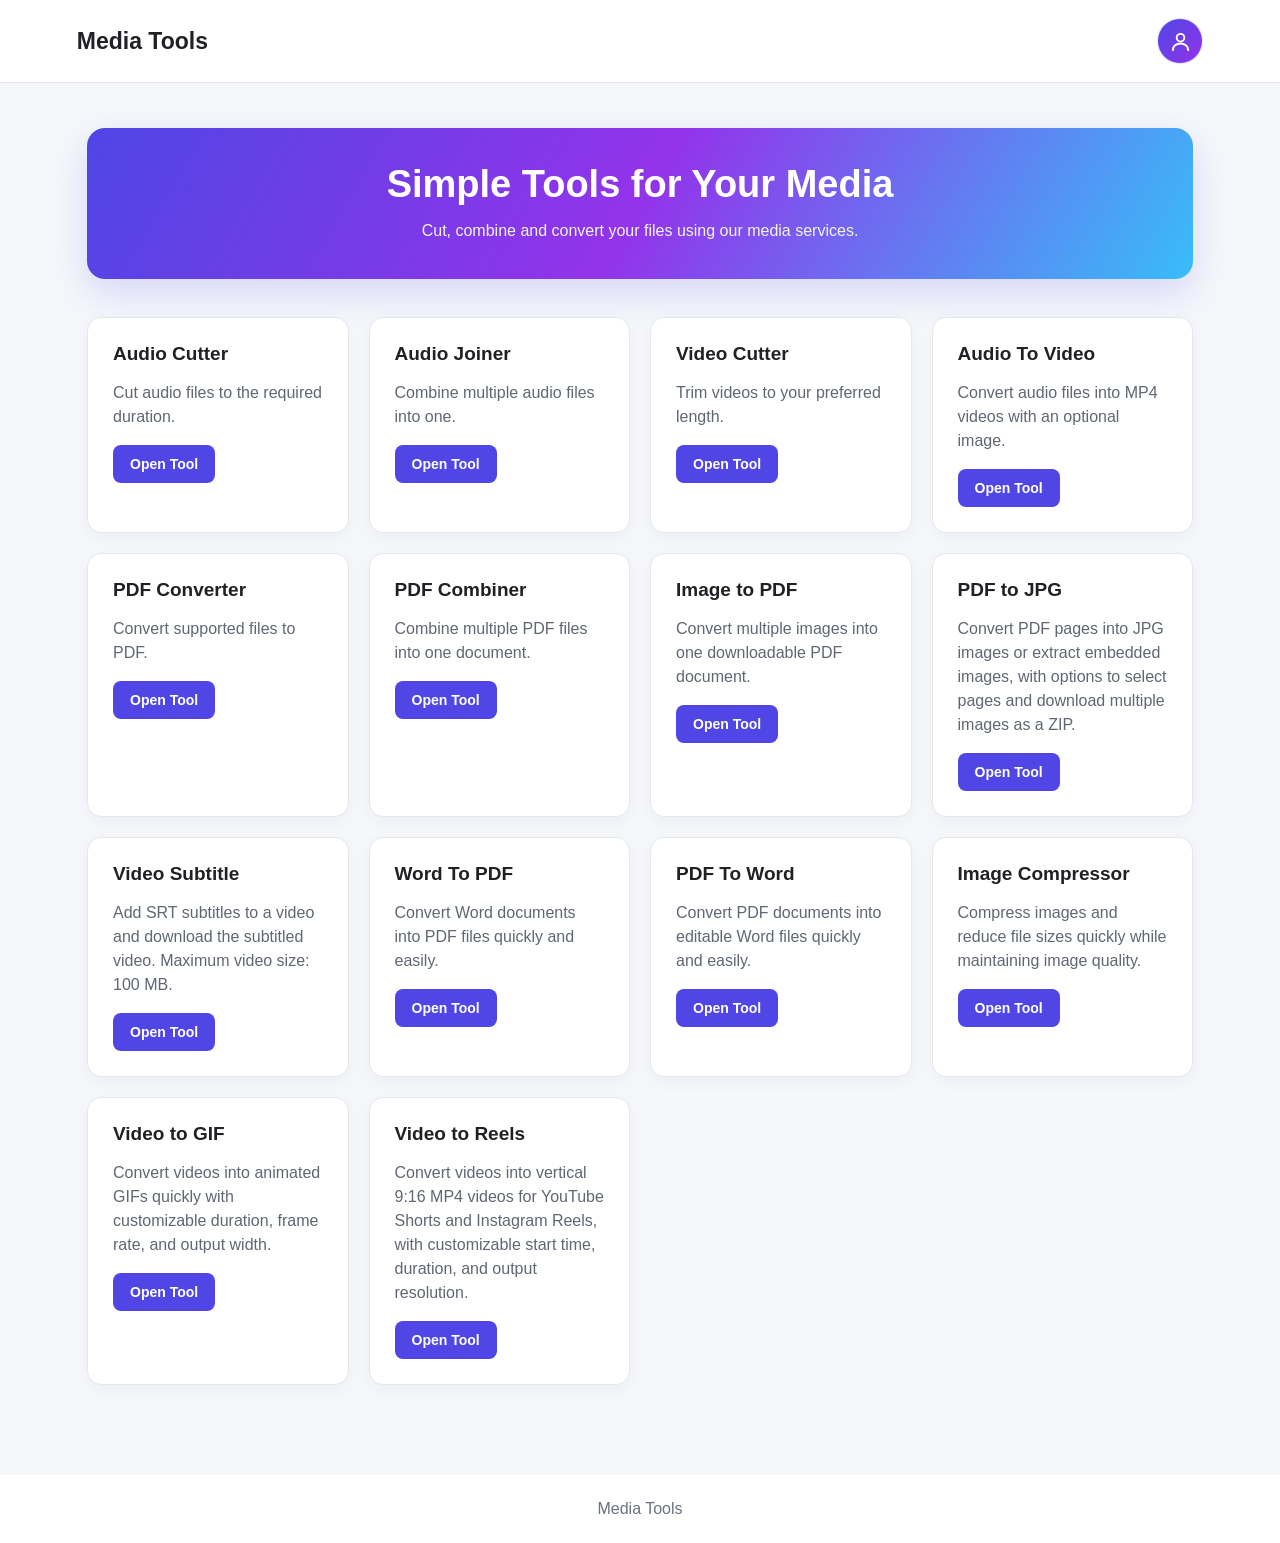
==== gateway/static/index.html @ 353b7f74 "Add files via upload" ====
<!doctype html>
<html lang="en">
  <head>
    <meta charset="UTF-8" />
    <meta name="viewport" content="width=device-width, initial-scale=1.0" />
    <link rel="stylesheet" href="/static/style.css" />

    <title>Media Tools</title>

    <style>
      * {
        box-sizing: border-box;
      }

      body {
        margin: 0;
        font-family: Arial, sans-serif;
        color: #202124;
        background: #f5f7fb;
      }

      header {
        display: flex;
        justify-content: space-between;
        align-items: center;
        padding: 18px 6%;
        background: #fff;
        border-bottom: 1px solid #e5e7eb;
        position: relative;
        z-index: 10;
      }

      .brand {
        font-size: 23px;
        font-weight: 700;
      }

      .account-menu {
        position: relative;
      }

      .account-toggle {
        width: 46px;
        height: 46px;
        display: flex;
        align-items: center;
        justify-content: center;
        border: 1px solid #e0e7ff;
        border-radius: 50%;
        background: linear-gradient(135deg, #4f46e5, #9333ea);
        color: #fff;
        cursor: pointer;
        transition:
          transform 0.2s ease,
          box-shadow 0.2s ease;
      }

      .account-toggle:hover {
        transform: translateY(-2px);
        box-shadow: 0 6px 18px rgba(79, 70, 229, 0.3);
      }

      .account-toggle svg {
        width: 23px;
        height: 23px;
      }

      .account-dropdown {
        position: absolute;
        top: calc(100% + 12px);
        right: 0;
        width: 270px;
        padding: 16px;
        background: #fff;
        border: 1px solid #e5e7eb;
        border-radius: 16px;
        box-shadow: 0 18px 45px rgba(15, 23, 42, 0.16);
        display: none;
        animation: dropdownIn 0.18s ease-out;
      }

      .account-dropdown.open {
        display: block;
      }

      .account-heading {
        font-size: 12px;
        color: #6b7280;
        text-transform: uppercase;
        letter-spacing: 1px;
        margin-bottom: 12px;
      }

      .account-identity {
        padding: 12px;
        margin-bottom: 12px;
        background: #f5f3ff;
        border-radius: 10px;
        overflow-wrap: anywhere;
        color: #4338ca;
        font-size: 13px;
        font-weight: 600;
      }

      .account-link,
      .account-logout {
        width: 100%;
        min-height: 42px;
        display: flex;
        align-items: center;
        justify-content: center;
        padding: 11px 14px;
        border-radius: 9px;
        font-size: 14px;
        font-weight: 600;
        text-decoration: none;
        cursor: pointer;
        transition:
          transform 0.2s ease,
          filter 0.2s ease;
      }

      .account-link {
        margin-top: 9px;
        background: #4f46e5;
        color: #fff;
      }

      .account-link.register {
        background: #0891b2;
      }

      .account-logout {
        margin-top: 8px;
        border: none;
        background: #fff1f2;
        color: #be123c;
      }

      .account-link:hover,
      .account-logout:hover {
        filter: brightness(0.97);
        transform: translateY(-1px);
      }

      main {
        max-width: 1150px;
        margin: auto;
        padding: 45px 22px;
      }

      .hero {
        text-align: center;
        margin-bottom: 38px;
        padding: 35px 20px;
        border-radius: 18px;
        background: linear-gradient(120deg, #4f46e5, #9333ea, #38bdf8);
        color: #fff;
        box-shadow: 0 14px 35px rgba(79, 70, 229, 0.18);
      }

      .hero h1 {
        font-size: 38px;
        margin: 0 0 12px;
      }

      .hero p {
        margin: 0;
        color: #f1f5f9;
        line-height: 1.6;
      }

      .tools {
        display: grid;
        grid-template-columns: repeat(auto-fit, minmax(220px, 1fr));
        gap: 20px;
      }

      .tool {
        padding: 25px;
        background: #fff;
        border: 1px solid #e5e7eb;
        border-radius: 14px;
        box-shadow: 0 5px 18px rgba(15, 23, 42, 0.04);
        transition:
          transform 0.22s ease,
          box-shadow 0.22s ease;
      }

      .tool:hover {
        transform: translateY(-5px);
        box-shadow: 0 14px 28px rgba(15, 23, 42, 0.1);
      }

      .tool h2 {
        font-size: 19px;
        margin: 0 0 12px;
      }

      .tool p {
        color: #606773;
        line-height: 1.5;
        min-height: 45px;
      }

      .button {
        display: inline-flex;
        align-items: center;
        justify-content: center;
        padding: 11px 17px;
        border-radius: 8px;
        border: none;
        background: #4f46e5;
        color: #fff;
        cursor: pointer;
        font-size: 14px;
        font-weight: 600;
        text-decoration: none;
        transition:
          transform 0.2s ease,
          filter 0.2s ease;
      }

      .button:hover {
        transform: translateY(-2px);
        filter: brightness(1.1);
      }

      footer {
        text-align: center;
        padding: 25px;
        color: #6b7280;
        background: #fff;
        margin-top: 45px;
      }

      @keyframes dropdownIn {
        from {
          opacity: 0;
          transform: translateY(-6px);
        }
        to {
          opacity: 1;
          transform: translateY(0);
        }
      }

      @media (max-width: 600px) {
        header {
          padding: 14px 18px;
        }

        .brand {
          font-size: 19px;
        }

        main {
          padding: 28px 16px;
        }

        .hero h1 {
          font-size: 29px;
        }

        .account-dropdown {
          width: min(270px, calc(100vw - 32px));
        }
      }

      @media (prefers-reduced-motion: reduce) {
        *,
        *::before,
        *::after {
          animation: none !important;
          transition: none !important;
        }
      }
      .account-button {
        display: block;
        width: 100%;
        padding: 12px;
        margin-top: 8px;
        border-radius: 9px;
        background: #5145e5;
        color: #fff;
        text-align: center;
        text-decoration: none;
        font-weight: 700;
        font-size: 14px;
      }

      .account-button:hover {
        background: #4338ca;
      }
    </style>
  </head>

  <body>
    <header>
      <div class="brand">Media Tools</div>

      <div class="account-menu">
        <button
          class="account-toggle"
          id="account-toggle"
          type="button"
          aria-label="Open account menu"
          aria-expanded="false"
          aria-controls="account-dropdown"
        >
          <svg viewBox="0 0 24 24" fill="none" aria-hidden="true">
            <circle
              cx="12"
              cy="8"
              r="4"
              stroke="currentColor"
              stroke-width="2"
            />
            <path
              d="M4 21c0-4.2 3.6-7 8-7s8 2.8 8 7"
              stroke="currentColor"
              stroke-width="2"
              stroke-linecap="round"
            />
          </svg>
        </button>

        <div class="account-dropdown" id="account-dropdown">
          <div class="account-heading">Your account</div>
          <div id="account-content"></div>
          <a href="/services/" class="account-button">Services</a>
        </div>
      </div>
    </header>

    <main>
      <section class="hero">
        <h1>Simple Tools for Your Media</h1>
        <p>Cut, combine and convert your files using our media services.</p>
      </section>

      <section class="tools">
        <article class="tool">
          <h2>Audio Cutter</h2>
          <p>Cut audio files to the required duration.</p>
          <a class="button" href="/audio-cutter/">Open Tool</a>
        </article>

        <article class="tool">
          <h2>Audio Joiner</h2>
          <p>Combine multiple audio files into one.</p>
          <a class="button" href="/audio-joiner/">Open Tool</a>
        </article>

        <article class="tool">
          <h2>Video Cutter</h2>
          <p>Trim videos to your preferred length.</p>
          <a class="button" href="/video-cutter/">Open Tool</a>
        </article>

        <article class="tool">
          <h2>Audio To Video</h2>
          <p>Convert audio files into MP4 videos with an optional image.</p>
          <a class="button" href="/audio-to-video/">Open Tool</a>
        </article>

        <article class="tool">
          <h2>PDF Converter</h2>
          <p>Convert supported files to PDF.</p>
          <a class="button" href="/pdf-converter/">Open Tool</a>
        </article>

        <article class="tool">
          <h2>PDF Combiner</h2>
          <p>Combine multiple PDF files into one document.</p>
          <a class="button" href="/pdf-combiner/">Open Tool</a>
        </article>

        <article class="tool">
          <h2>Image to PDF</h2>
          <p>Convert multiple images into one downloadable PDF document.</p>
          <a class="button" href="/image-to-pdf/">Open Tool</a>
        </article>
        <article class="tool">
          <h2>PDF to JPG</h2>
          <p>
            Convert PDF pages into JPG images or extract embedded images, with
            options to select pages and download multiple images as a ZIP.
          </p>
          <a class="button" href="/pdf-to-jpg/">Open Tool</a>
        </article>

        <article class="tool">
          <h2>Video Subtitle</h2>
          <p>
            Add SRT subtitles to a video and download the subtitled video.
            Maximum video size: 100 MB.
          </p>
          <a class="button" href="/video-subtitle/">Open Tool</a>
        </article>
        <article class="tool">
          <h2>Word To PDF</h2>
          <p>Convert Word documents into PDF files quickly and easily.</p>
          <a class="button" href="/word-to-pdf/">Open Tool</a>
        </article>
        <article class="tool">
          <h2>PDF To Word</h2>
          <p>
            Convert PDF documents into editable Word files quickly and easily.
          </p>
          <a class="button" href="/pdf-to-word/">Open Tool</a>
        </article>
        <article class="tool">
          <h2>Image Compressor</h2>
          <p>
            Compress images and reduce file sizes quickly while maintaining
            image quality.
          </p>

          <a class="button" href="/image-compressor/">Open Tool</a>
        </article>
        <article class="tool">
          <h2>Video to GIF</h2>
          <p>
            Convert videos into animated GIFs quickly with customizable
            duration, frame rate, and output width.
          </p>
          <a class="button" href="/video-to-gif/">Open Tool</a>
        </article>

        <article class="tool">
          <h2>Video to Reels</h2>
          <p>
            Convert videos into vertical 9:16 MP4 videos for YouTube Shorts and
            Instagram Reels, with customizable start time, duration, and output
            resolution.
          </p>
          <a class="button" href="/video-to-reels/">Open Tool</a>
        </article>
      </section>
    </main>

    <footer>Media Tools</footer>

    <script>
      const accountToggle = document.getElementById("account-toggle");
      const accountDropdown = document.getElementById("account-dropdown");
      const accountContent = document.getElementById("account-content");

      function renderAccountMenu() {
        const username = localStorage.getItem("mediaToolsUsername");
        accountContent.replaceChildren();

        if (username) {
          const identity = document.createElement("div");
          identity.className = "account-identity";
          identity.textContent = "Logged in as: " + username;

          const logoutButton = document.createElement("button");
          logoutButton.type = "button";
          logoutButton.className = "account-logout";
          logoutButton.textContent = "Logout";

          logoutButton.addEventListener("click", () => {
            localStorage.removeItem("mediaToolsUsername");
            renderAccountMenu();
            accountDropdown.classList.remove("open");
            accountToggle.setAttribute("aria-expanded", "false");
          });

          accountContent.append(identity, logoutButton);
        } else {
          const loginLink = document.createElement("a");
          loginLink.className = "account-link";
          loginLink.href = "/user/?mode=login";
          loginLink.textContent = "Login";

          const registerLink = document.createElement("a");
          registerLink.className = "account-link register";
          registerLink.href = "/user/?mode=register";
          registerLink.textContent = "Create Account";

          accountContent.append(loginLink, registerLink);
        }
      }

      renderAccountMenu();

      accountToggle.addEventListener("click", (event) => {
        event.stopPropagation();
        const isOpen = accountDropdown.classList.toggle("open");
        accountToggle.setAttribute("aria-expanded", String(isOpen));
      });

      document.addEventListener("click", (event) => {
        if (!event.target.closest(".account-menu")) {
          accountDropdown.classList.remove("open");
          accountToggle.setAttribute("aria-expanded", "false");
        }
      });

      document.addEventListener("keydown", (event) => {
        if (event.key === "Escape") {
          accountDropdown.classList.remove("open");
          accountToggle.setAttribute("aria-expanded", "false");
          accountToggle.focus();
        }
      });
    </script>
  </body>
</html>
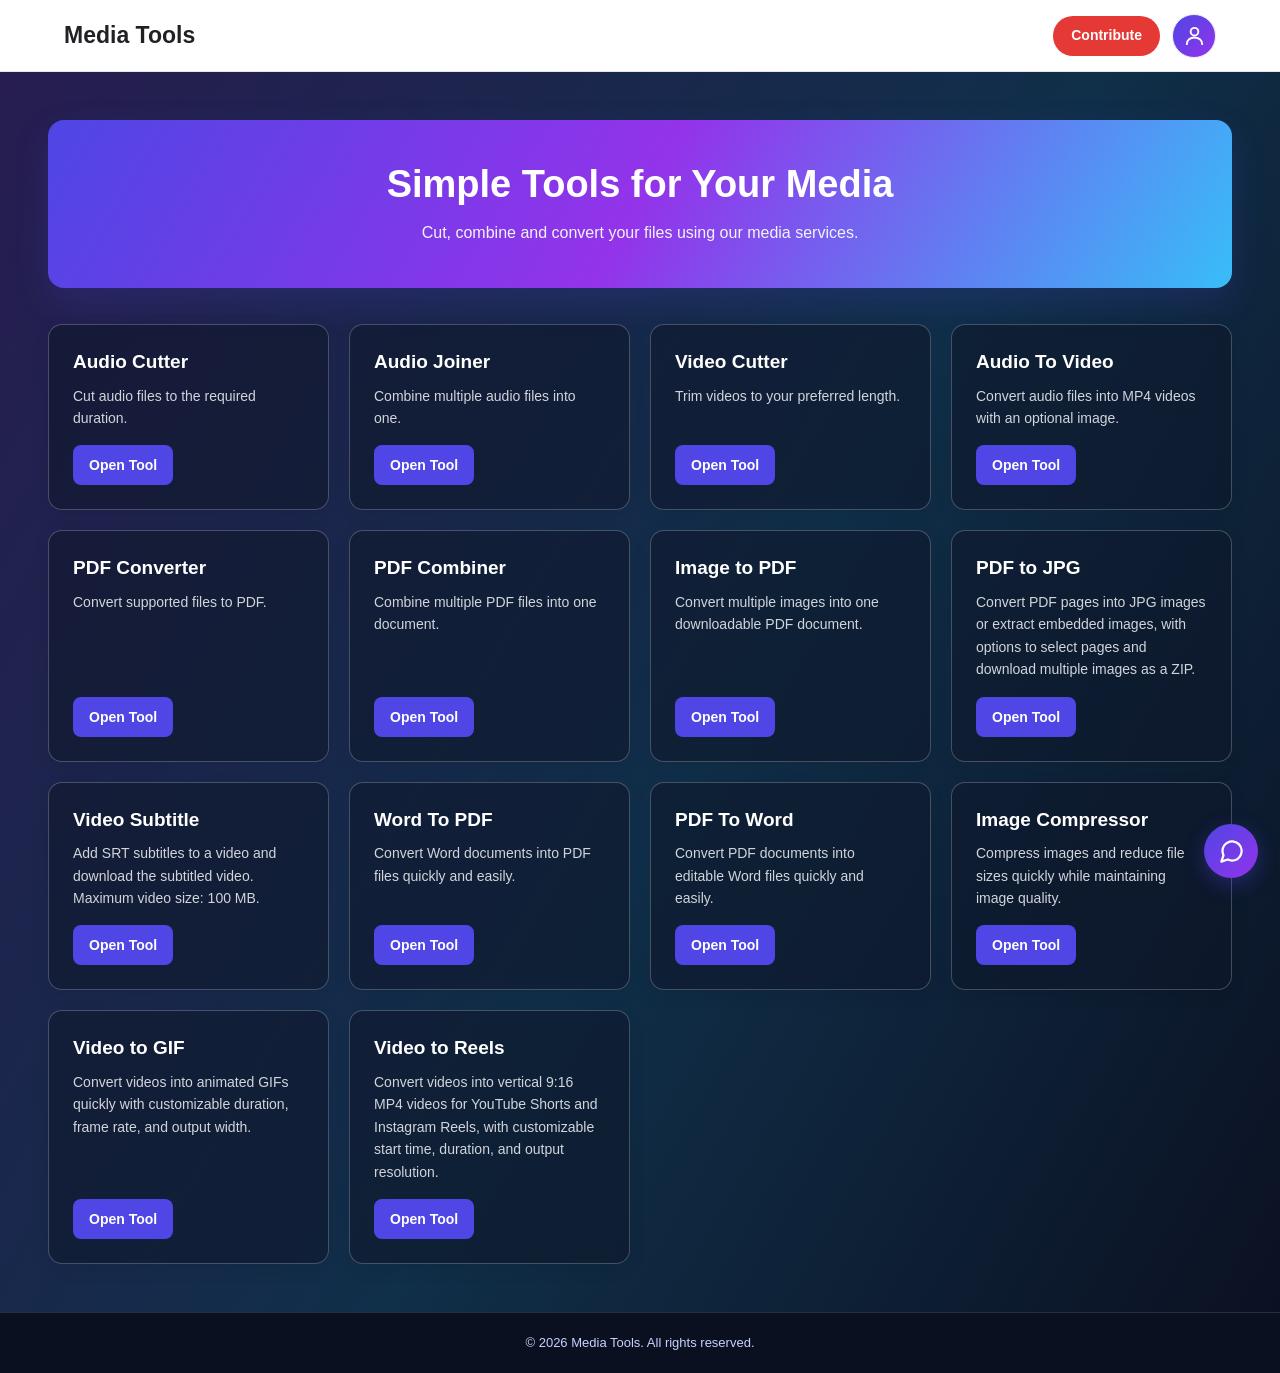
==== commit 09b4f581: "Add files via upload" ====
--- a/gateway/static/index.html
+++ b/gateway/static/index.html
@@ -3,45 +3,83 @@
   <head>
     <meta charset="UTF-8" />
     <meta name="viewport" content="width=device-width, initial-scale=1.0" />
+    <meta name="theme-color" content="#111827" />
+    <title>Media Tools</title>
     <link rel="stylesheet" href="/static/style.css" />
-
-    <title>Media Tools</title>
 
     <style>
       * {
         box-sizing: border-box;
       }
 
+      html {
+        min-height: 100%;
+        width: 100%;
+        margin: 0;
+        scroll-behavior: smooth;
+        -webkit-text-size-adjust: 100%;
+      }
+
       body {
+        width: 100%;
+        min-height: 100vh;
+        min-height: 100dvh;
         margin: 0;
+        display: flex;
+        flex-direction: column;
         font-family: Arial, sans-serif;
-        color: #202124;
-        background: #f5f7fb;
+        font-size: 16px;
+        line-height: 1.5;
+        color: #f8fafc;
+        background: linear-gradient(
+          120deg,
+          #281c51 0%,
+          #102f49 55%,
+          #0b1020 100%
+        );
+        overflow-x: hidden;
+      }
+
+      button,
+      input,
+      textarea {
+        font: inherit;
+      }
+
+      a {
+        -webkit-tap-highlight-color: transparent;
       }
 
       header {
-        display: flex;
-        justify-content: space-between;
-        align-items: center;
-        padding: 18px 6%;
-        background: #fff;
-        border-bottom: 1px solid #e5e7eb;
         position: relative;
         z-index: 10;
+        display: flex;
+        align-items: center;
+        justify-content: space-between;
+        gap: 16px;
+        width: 100%;
+        min-height: 72px;
+        padding: 12px clamp(16px, 5vw, 72px);
+        background: #fff;
+        color: #202124;
+        border-bottom: 1px solid #e5e7eb;
       }
 
       .brand {
-        font-size: 23px;
+        min-width: 0;
+        font-size: clamp(19px, 2vw, 23px);
         font-weight: 700;
+        overflow-wrap: anywhere;
       }
 
       .account-menu {
         position: relative;
+        flex-shrink: 0;
       }
 
       .account-toggle {
-        width: 46px;
-        height: 46px;
+        width: 44px;
+        height: 44px;
         display: flex;
         align-items: center;
         justify-content: center;
@@ -69,13 +107,15 @@
         position: absolute;
         top: calc(100% + 12px);
         right: 0;
-        width: 270px;
+        z-index: 20;
+        width: min(270px, calc(100vw - 24px));
         padding: 16px;
+        display: none;
+        color: #202124;
         background: #fff;
         border: 1px solid #e5e7eb;
         border-radius: 16px;
         box-shadow: 0 18px 45px rgba(15, 23, 42, 0.16);
-        display: none;
         animation: dropdownIn 0.18s ease-out;
       }
 
@@ -84,20 +124,20 @@
       }
 
       .account-heading {
+        margin-bottom: 12px;
         font-size: 12px;
         color: #6b7280;
         text-transform: uppercase;
         letter-spacing: 1px;
+      }
+
+      .account-identity {
         margin-bottom: 12px;
-      }
-
-      .account-identity {
         padding: 12px;
-        margin-bottom: 12px;
+        overflow-wrap: anywhere;
+        color: #4338ca;
         background: #f5f3ff;
         border-radius: 10px;
-        overflow-wrap: anywhere;
-        color: #4338ca;
         font-size: 13px;
         font-weight: 600;
       }
@@ -122,8 +162,8 @@
 
       .account-link {
         margin-top: 9px;
+        color: #fff;
         background: #4f46e5;
-        color: #fff;
       }
 
       .account-link.register {
@@ -133,8 +173,8 @@
       .account-logout {
         margin-top: 8px;
         border: none;
+        color: #be123c;
         background: #fff1f2;
-        color: #be123c;
       }
 
       .account-link:hover,
@@ -143,79 +183,158 @@
         transform: translateY(-1px);
       }
 
+      .account-button {
+        display: block;
+        width: 100%;
+        margin-top: 8px;
+        padding: 12px;
+        border-radius: 9px;
+        color: #fff;
+        background: #5145e5;
+        text-align: center;
+        text-decoration: none;
+        font-size: 14px;
+        font-weight: 700;
+      }
+
+      .account-button:hover {
+        background: #4338ca;
+      }
+
+      .header-actions {
+        display: flex;
+        align-items: center;
+        gap: 12px;
+      }
+
+      .payment-blink {
+        display: inline-flex;
+        align-items: center;
+        justify-content: center;
+        min-height: 40px;
+        padding: 9px 18px;
+        border-radius: 25px;
+        color: #fff;
+        background: #e53935;
+        font-size: 14px;
+        font-weight: 700;
+        text-align: center;
+        text-decoration: none;
+        white-space: nowrap;
+        animation: paymentPulse 1.8s infinite;
+      }
+
+      @keyframes paymentPulse {
+        0%,
+        100% {
+          box-shadow: 0 0 0 0 rgba(229, 57, 53, 0.25);
+        }
+        50% {
+          box-shadow: 0 0 0 5px rgba(229, 57, 53, 0);
+        }
+      }
+
       main {
-        max-width: 1150px;
-        margin: auto;
-        padding: 45px 22px;
+        flex: 1 0 auto;
+        width: 100%;
+        max-width: 1240px;
+        min-width: 0;
+        margin: 0 auto;
+        padding: clamp(22px, 4vw, 48px) clamp(14px, 3vw, 28px);
       }
 
       .hero {
+        width: 100%;
+        margin: 0 0 clamp(22px, 3vw, 36px);
+        padding: clamp(24px, 4vw, 42px) clamp(16px, 3vw, 28px);
+        border-radius: 16px;
+        color: #fff;
+        background: linear-gradient(120deg, #4f46e5, #9333ea, #38bdf8);
         text-align: center;
-        margin-bottom: 38px;
-        padding: 35px 20px;
-        border-radius: 18px;
-        background: linear-gradient(120deg, #4f46e5, #9333ea, #38bdf8);
-        color: #fff;
+        overflow-wrap: anywhere;
         box-shadow: 0 14px 35px rgba(79, 70, 229, 0.18);
       }
 
       .hero h1 {
-        font-size: 38px;
         margin: 0 0 12px;
+        font-size: clamp(25px, 4vw, 38px);
+        line-height: 1.2;
       }
 
       .hero p {
-        margin: 0;
+        max-width: 760px;
+        margin: 0 auto;
         color: #f1f5f9;
-        line-height: 1.6;
+        font-size: clamp(14px, 1.7vw, 16px);
+        line-height: 1.65;
       }
 
       .tools {
         display: grid;
-        grid-template-columns: repeat(auto-fit, minmax(220px, 1fr));
-        gap: 20px;
+        grid-template-columns: repeat(4, minmax(0, 1fr));
+        align-items: stretch;
+        gap: clamp(12px, 1.8vw, 20px);
+        width: 100%;
       }
 
       .tool {
-        padding: 25px;
-        background: #fff;
-        border: 1px solid #e5e7eb;
+        display: flex;
+        flex-direction: column;
+        align-items: flex-start;
+        min-width: 0;
+        padding: clamp(15px, 2vw, 24px);
+        border: 1px solid rgba(226, 232, 240, 0.25);
         border-radius: 14px;
-        box-shadow: 0 5px 18px rgba(15, 23, 42, 0.04);
+        background: rgba(15, 23, 42, 0.58);
+        box-shadow: 0 5px 18px rgba(0, 0, 0, 0.08);
         transition:
           transform 0.22s ease,
           box-shadow 0.22s ease;
       }
 
       .tool:hover {
-        transform: translateY(-5px);
-        box-shadow: 0 14px 28px rgba(15, 23, 42, 0.1);
+        transform: translateY(-3px);
+        box-shadow: 0 14px 28px rgba(0, 0, 0, 0.18);
       }
 
       .tool h2 {
-        font-size: 19px;
-        margin: 0 0 12px;
+        width: 100%;
+        margin: 0 0 10px;
+        color: #fff;
+        font-size: clamp(16px, 1.6vw, 19px);
+        line-height: 1.35;
+        overflow-wrap: anywhere;
       }
 
       .tool p {
-        color: #606773;
-        line-height: 1.5;
-        min-height: 45px;
+        width: 100%;
+        flex: 1;
+        margin: 0 0 16px;
+        color: #d1d5db;
+        font-size: 14px;
+        line-height: 1.6;
+        overflow-wrap: anywhere;
       }
 
       .button {
         display: inline-flex;
         align-items: center;
         justify-content: center;
-        padding: 11px 17px;
+        max-width: 100%;
+        min-height: 40px;
+        margin-top: auto;
+        padding: 10px 16px;
+        border: none;
         border-radius: 8px;
-        border: none;
+        color: #fff;
         background: #4f46e5;
-        color: #fff;
-        cursor: pointer;
         font-size: 14px;
         font-weight: 600;
+        line-height: 1.3;
+        text-align: center;
         text-decoration: none;
+        overflow-wrap: anywhere;
+        cursor: pointer;
         transition:
           transform 0.2s ease,
           filter 0.2s ease;
@@ -227,11 +346,16 @@
       }
 
       footer {
+        position: relative;
+        flex-shrink: 0;
+        width: 100%;
+        margin-top: auto;
+        padding: 20px 16px;
+        border-top: 1px solid rgba(255, 255, 255, 0.12);
+        color: #c7d2fe;
+        background: #0b1020;
         text-align: center;
-        padding: 25px;
-        color: #6b7280;
-        background: #fff;
-        margin-top: 45px;
+        font-size: 13px;
       }
 
       @keyframes dropdownIn {
@@ -245,9 +369,168 @@
         }
       }
 
-      @media (max-width: 600px) {
+      /* Floating support button */
+      .support-icon {
+        position: fixed;
+        right: 22px;
+        bottom: 22px;
+        z-index: 9999;
+        width: 54px;
+        height: 54px;
+        display: flex;
+        align-items: center;
+        justify-content: center;
+        border: none;
+        border-radius: 50%;
+        color: #fff;
+        background: linear-gradient(135deg, #4f46e5, #9333ea);
+        box-shadow: 0 6px 20px rgba(79, 70, 229, 0.35);
+        cursor: pointer;
+        transition: transform 0.2s ease;
+      }
+
+      .support-icon:hover {
+        transform: scale(1.08);
+      }
+
+      .support-icon svg {
+        width: 27px;
+        height: 27px;
+      }
+
+      /* Floating support chat */
+      .support-chat {
+        position: fixed;
+        right: 22px;
+        bottom: 90px;
+        z-index: 9998;
+        width: 390px;
+        height: min(560px, calc(100dvh - 120px));
+        max-width: calc(100vw - 28px);
+        display: none;
+        flex-direction: column;
+        overflow: hidden;
+        border: 1px solid #e5e7eb;
+        border-radius: 16px;
+        background: #fff;
+        box-shadow: 0 16px 50px rgba(15, 23, 42, 0.25);
+      }
+
+      .support-chat.open {
+        display: flex;
+      }
+
+      .support-chat-header {
+        display: flex;
+        align-items: center;
+        justify-content: space-between;
+        flex-shrink: 0;
+        gap: 10px;
+        padding: 14px 16px;
+        color: #fff;
+        background: linear-gradient(135deg, #4f46e5, #9333ea);
+      }
+
+      .support-chat-title {
+        font-size: 16px;
+        font-weight: 700;
+      }
+
+      .support-chat-subtitle {
+        margin-top: 4px;
+        color: #ede9fe;
+        font-size: 12px;
+      }
+
+      .support-chat-header-actions {
+        display: flex;
+        align-items: center;
+        gap: 6px;
+        flex-shrink: 0;
+      }
+
+      .support-chat-minimize,
+      .support-chat-maximize,
+      .support-chat-close {
+        width: 32px;
+        height: 32px;
+        display: flex;
+        align-items: center;
+        justify-content: center;
+        border: none;
+        border-radius: 6px;
+        color: #fff;
+        background: rgba(255, 255, 255, 0.18);
+        font-size: 21px;
+        cursor: pointer;
+      }
+
+      .support-chat-minimize:hover,
+      .support-chat-maximize:hover,
+      .support-chat-close:hover {
+        background: rgba(255, 255, 255, 0.3);
+      }
+
+      .support-chat-frame {
+        display: block;
+        flex: 1;
+        width: 100%;
+        min-width: 0;
+        min-height: 0;
+        border: none;
+        background: #fff;
+      }
+
+      .support-chat.minimized {
+        height: 62px;
+      }
+
+      .support-chat.minimized .support-chat-frame {
+        display: none;
+      }
+
+      .support-chat.maximized {
+        inset: 0;
+        width: 100%;
+        height: 100%;
+        height: 100dvh;
+        max-width: none;
+        max-height: none;
+        border: none;
+        border-radius: 0;
+      }
+
+      .container {
+        width: 100%;
+        max-width: 1200px;
+        margin: 0 auto;
+        padding: 16px;
+      }
+
+      .tools-grid {
+        display: grid;
+        grid-template-columns: repeat(4, minmax(0, 1fr));
+        gap: 16px;
+      }
+
+      .tool-card {
+        min-width: 0;
+      }
+
+      @media (max-width: 1000px) {
+        .tools {
+          grid-template-columns: repeat(3, minmax(0, 1fr));
+        }
+
+        .tools-grid {
+          grid-template-columns: repeat(3, minmax(0, 1fr));
+        }
+      }
+
+      @media (max-width: 760px) {
         header {
-          padding: 14px 18px;
+          min-height: 62px;
+          padding: 10px 16px;
         }
 
         .brand {
@@ -255,15 +538,182 @@
         }
 
         main {
-          padding: 28px 16px;
+          padding: 22px 16px;
+        }
+
+        .tools {
+          grid-template-columns: repeat(2, minmax(0, 1fr));
+          gap: 14px;
+        }
+
+        .tools-grid {
+          grid-template-columns: repeat(2, minmax(0, 1fr));
+        }
+
+        .tool {
+          padding: 18px;
+        }
+
+        .tool h2 {
+          font-size: 17px;
+        }
+
+        .tool p {
+          font-size: 14px;
+        }
+
+        .payment-blink {
+          min-height: 36px;
+          padding: 8px 13px;
+          font-size: 13px;
+        }
+
+        footer {
+          padding: 18px 12px;
+        }
+      }
+
+      @media (max-width: 480px) {
+        header {
+          gap: 8px;
+          padding: 10px 12px;
+        }
+
+        .brand {
+          font-size: 17px;
+        }
+
+        .header-actions {
+          gap: 8px;
+        }
+
+        .account-toggle {
+          width: 39px;
+          height: 39px;
+        }
+
+        .payment-blink {
+          min-height: 33px;
+          padding: 7px 10px;
+          font-size: 12px;
+        }
+
+        main {
+          padding: 18px 12px 24px;
+        }
+
+        .hero {
+          margin-bottom: 20px;
+          padding: 25px 15px;
+          border-radius: 12px;
         }
 
         .hero h1 {
-          font-size: 29px;
-        }
-
-        .account-dropdown {
-          width: min(270px, calc(100vw - 32px));
+          font-size: clamp(23px, 6vw, 29px);
+        }
+
+        .hero p {
+          font-size: 14px;
+        }
+
+        .tools {
+          grid-template-columns: repeat(2, minmax(0, 1fr));
+          gap: 10px;
+        }
+
+        .tool {
+          padding: 13px 11px;
+          border-radius: 10px;
+        }
+
+        .tool h2 {
+          margin-bottom: 8px;
+          font-size: 15px;
+        }
+
+        .tool p {
+          margin-bottom: 12px;
+          font-size: 12px;
+          line-height: 1.5;
+        }
+
+        .button {
+          min-height: 36px;
+          padding: 8px 10px;
+          font-size: 12px;
+        }
+
+        footer {
+          padding: 16px 10px;
+          font-size: 12px;
+        }
+
+        .support-chat {
+          right: 8px;
+          bottom: 72px;
+          width: calc(100vw - 16px);
+          height: calc(100dvh - 88px);
+          max-width: none;
+          border-radius: 12px;
+        }
+
+        .support-icon {
+          right: 14px;
+          bottom: 14px;
+          width: 48px;
+          height: 48px;
+        }
+
+        .support-chat.maximized {
+          inset: 0;
+          width: 100%;
+          height: 100dvh;
+          border-radius: 0;
+        }
+      }
+
+      @media (max-width: 340px) {
+        .brand {
+          font-size: 15px;
+        }
+
+        .tools {
+          grid-template-columns: minmax(0, 1fr);
+        }
+
+        .tool {
+          padding: 17px;
+        }
+
+        .tool h2 {
+          font-size: 17px;
+        }
+
+        .tool p {
+          font-size: 14px;
+        }
+
+        .button {
+          font-size: 13px;
+        }
+
+        .support-chat-subtitle {
+          font-size: 11px;
+        }
+
+        .support-chat-header {
+          padding: 12px 10px;
+        }
+
+        .support-chat-header-actions {
+          gap: 4px;
+        }
+
+        .support-chat-minimize,
+        .support-chat-maximize,
+        .support-chat-close {
+          width: 28px;
+          height: 30px;
         }
       }
 
@@ -273,24 +723,8 @@
         *::after {
           animation: none !important;
           transition: none !important;
-        }
-      }
-      .account-button {
-        display: block;
-        width: 100%;
-        padding: 12px;
-        margin-top: 8px;
-        border-radius: 9px;
-        background: #5145e5;
-        color: #fff;
-        text-align: center;
-        text-decoration: none;
-        font-weight: 700;
-        font-size: 14px;
-      }
-
-      .account-button:hover {
-        background: #4338ca;
+          scroll-behavior: auto !important;
+        }
       }
     </style>
   </head>
@@ -299,36 +733,40 @@
     <header>
       <div class="brand">Media Tools</div>
 
-      <div class="account-menu">
-        <button
-          class="account-toggle"
-          id="account-toggle"
-          type="button"
-          aria-label="Open account menu"
-          aria-expanded="false"
-          aria-controls="account-dropdown"
-        >
-          <svg viewBox="0 0 24 24" fill="none" aria-hidden="true">
-            <circle
-              cx="12"
-              cy="8"
-              r="4"
-              stroke="currentColor"
-              stroke-width="2"
-            />
-            <path
-              d="M4 21c0-4.2 3.6-7 8-7s8 2.8 8 7"
-              stroke="currentColor"
-              stroke-width="2"
-              stroke-linecap="round"
-            />
-          </svg>
-        </button>
-
-        <div class="account-dropdown" id="account-dropdown">
-          <div class="account-heading">Your account</div>
-          <div id="account-content"></div>
-          <a href="/services/" class="account-button">Services</a>
+      <div class="header-actions">
+        <a href="/payment/" class="payment-blink">Contribute</a>
+
+        <div class="account-menu">
+          <button
+            class="account-toggle"
+            id="account-toggle"
+            type="button"
+            aria-label="Open account menu"
+            aria-expanded="false"
+            aria-controls="account-dropdown"
+          >
+            <svg viewBox="0 0 24 24" fill="none" aria-hidden="true">
+              <circle
+                cx="12"
+                cy="8"
+                r="4"
+                stroke="currentColor"
+                stroke-width="2"
+              />
+              <path
+                d="M4 21c0-4.2 3.6-7 8-7s8 2.8 8 7"
+                stroke="currentColor"
+                stroke-width="2"
+                stroke-linecap="round"
+              />
+            </svg>
+          </button>
+
+          <div class="account-dropdown" id="account-dropdown">
+            <div class="account-heading">Your account</div>
+            <div id="account-content"></div>
+            <a href="/services/" class="account-button">Services</a>
+          </div>
         </div>
       </div>
     </header>
@@ -381,6 +819,7 @@
           <p>Convert multiple images into one downloadable PDF document.</p>
           <a class="button" href="/image-to-pdf/">Open Tool</a>
         </article>
+
         <article class="tool">
           <h2>PDF to JPG</h2>
           <p>
@@ -398,11 +837,13 @@
           </p>
           <a class="button" href="/video-subtitle/">Open Tool</a>
         </article>
+
         <article class="tool">
           <h2>Word To PDF</h2>
           <p>Convert Word documents into PDF files quickly and easily.</p>
           <a class="button" href="/word-to-pdf/">Open Tool</a>
         </article>
+
         <article class="tool">
           <h2>PDF To Word</h2>
           <p>
@@ -410,15 +851,16 @@
           </p>
           <a class="button" href="/pdf-to-word/">Open Tool</a>
         </article>
+
         <article class="tool">
           <h2>Image Compressor</h2>
           <p>
             Compress images and reduce file sizes quickly while maintaining
             image quality.
           </p>
-
           <a class="button" href="/image-compressor/">Open Tool</a>
         </article>
+
         <article class="tool">
           <h2>Video to GIF</h2>
           <p>
@@ -440,7 +882,7 @@
       </section>
     </main>
 
-    <footer>Media Tools</footer>
+    <footer>© 2026 Media Tools. All rights reserved.</footer>
 
     <script>
       const accountToggle = document.getElementById("account-toggle");
@@ -507,5 +949,157 @@
         }
       });
     </script>
+
+    <section
+      class="support-chat"
+      id="support-chat"
+      role="dialog"
+      aria-label="Technical Support Chat"
+      aria-hidden="true"
+    >
+      <div class="support-chat-header">
+        <div>
+          <div class="support-chat-title">Alina</div>
+          <div class="support-chat-subtitle">Media Tools Support Assistant</div>
+        </div>
+
+        <div class="support-chat-header-actions">
+          <button
+            class="support-chat-minimize"
+            id="support-chat-minimize"
+            type="button"
+            aria-label="Minimize chat"
+            title="Minimize"
+          >
+            &minus;
+          </button>
+
+          <button
+            class="support-chat-maximize"
+            id="support-chat-maximize"
+            type="button"
+            aria-label="Maximize chat"
+            title="Maximize"
+          >
+            &#x26F6;
+          </button>
+
+          <button
+            class="support-chat-close"
+            id="support-chat-close"
+            type="button"
+            aria-label="Return to gateway home"
+            title="Home"
+          >
+            &times;
+          </button>
+        </div>
+      </div>
+
+      <iframe
+        class="support-chat-frame"
+        id="support-chat-frame"
+        title="Alina Support Chat"
+        data-src="/support-bot/"
+        loading="eager"
+      ></iframe>
+    </section>
+
+    <button
+      class="support-icon"
+      id="support-icon"
+      type="button"
+      title="Chat with Alina"
+      aria-label="Open Alina Technical Support"
+      aria-expanded="false"
+      aria-controls="support-chat"
+    >
+      <svg
+        xmlns="http://www.w3.org/2000/svg"
+        viewBox="0 0 24 24"
+        fill="none"
+        stroke="currentColor"
+        stroke-width="2"
+        stroke-linecap="round"
+        stroke-linejoin="round"
+        aria-hidden="true"
+      >
+        <path
+          d="M21 11.5a8.4 8.4 0 0 1-.9 3.8 8.5 8.5 0 0 1-7.6 4.7 8.4 8.4 0 0 1-3.8-.9L3 21l1.9-5.7a8.4 8.4 0 0 1-.9-3.8 8.5 8.5 0 0 1 4.7-7.6 8.4 8.4 0 0 1 3.8-.9h.5a8.5 8.5 0 0 1 8 8z"
+        />
+      </svg>
+    </button>
+
+    <script>
+      const supportIcon = document.getElementById("support-icon");
+      const supportChat = document.getElementById("support-chat");
+      const supportChatClose = document.getElementById("support-chat-close");
+      const supportChatMinimize = document.getElementById(
+        "support-chat-minimize",
+      );
+      const supportChatMaximize = document.getElementById(
+        "support-chat-maximize",
+      );
+      const supportChatFrame = document.getElementById("support-chat-frame");
+
+      let supportFrameLoaded = false;
+
+      function openSupportChat() {
+        if (!supportFrameLoaded) {
+          supportChatFrame.src = supportChatFrame.dataset.src;
+          supportFrameLoaded = true;
+        }
+
+        supportChat.classList.add("open");
+        supportChat.classList.remove("minimized");
+        supportChat.setAttribute("aria-hidden", "false");
+        supportIcon.setAttribute("aria-expanded", "true");
+      }
+
+      function closeSupportChat() {
+        window.location.href = "/";
+      }
+
+      supportIcon.addEventListener("click", () => {
+        if (!supportChat.classList.contains("open")) {
+          openSupportChat();
+        } else if (supportChat.classList.contains("minimized")) {
+          supportChat.classList.remove("minimized");
+        } else {
+          supportChat.classList.add("minimized");
+          supportChat.classList.remove("maximized");
+        }
+      });
+
+      supportChatMinimize.addEventListener("click", () => {
+        supportChat.classList.add("minimized");
+        supportChat.classList.remove("maximized");
+        supportChatMaximize.title = "Maximize";
+        supportChatMaximize.setAttribute("aria-label", "Maximize chat");
+        supportChatMaximize.innerHTML = "&#x26F6;";
+      });
+
+      supportChatMaximize.addEventListener("click", () => {
+        supportChat.classList.remove("minimized");
+        supportChat.classList.toggle("maximized");
+
+        const isMaximized = supportChat.classList.contains("maximized");
+
+        supportChatMaximize.title = isMaximized ? "Restore" : "Maximize";
+        supportChatMaximize.setAttribute(
+          "aria-label",
+          isMaximized ? "Restore chat size" : "Maximize chat",
+        );
+        supportChatMaximize.innerHTML = isMaximized ? "&#x2750;" : "&#x26F6;";
+      });
+
+      supportChatClose.addEventListener("click", closeSupportChat);
+
+      document.addEventListener("keydown", (event) => {
+        if (event.key === "Escape" && supportChat.classList.contains("open")) {
+          closeSupportChat();
+        }
+      });
+    </script>
   </body>
 </html>
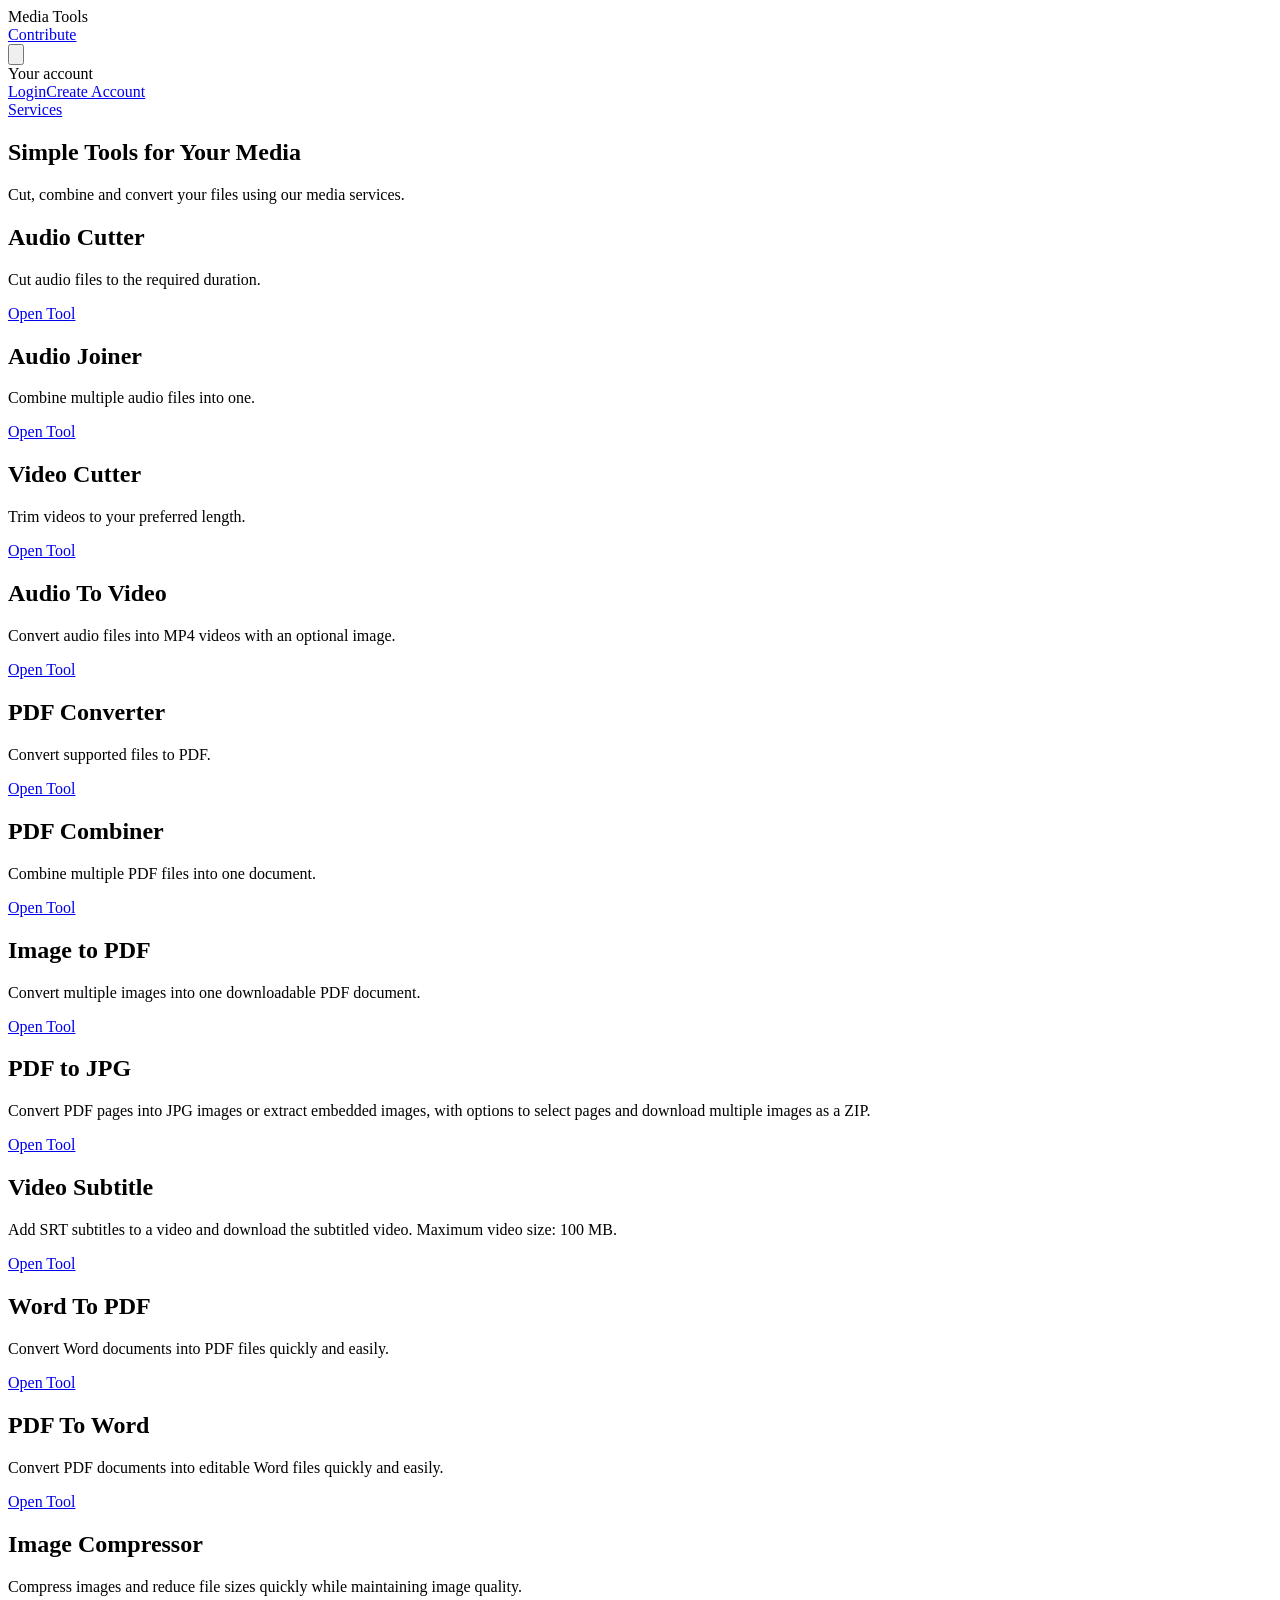
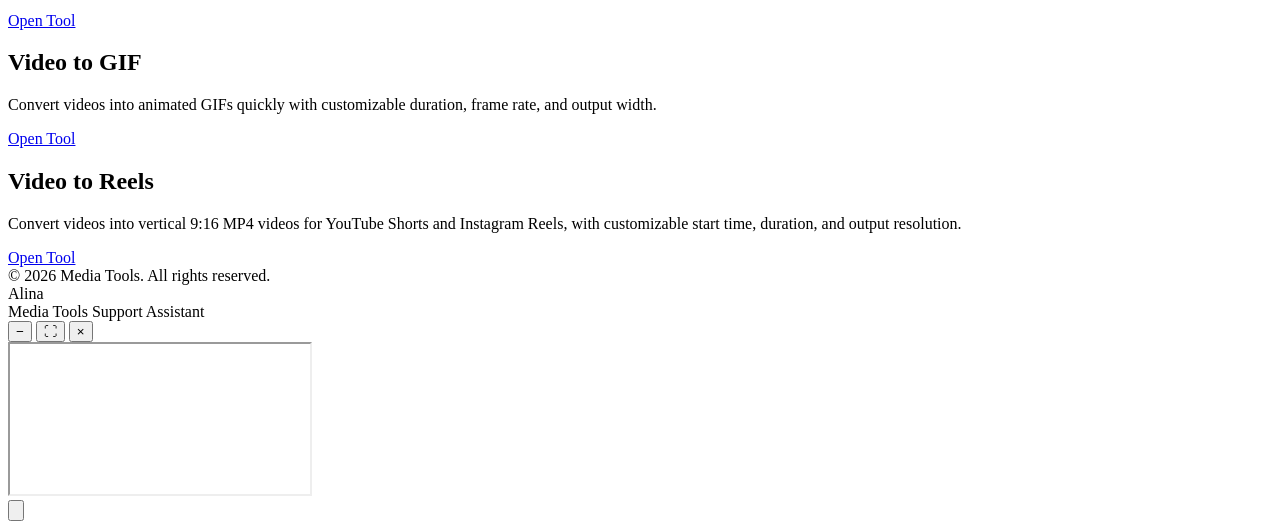
==== commit cbe0f3a5: "Update index.html" ====
--- a/gateway/static/index.html
+++ b/gateway/static/index.html
@@ -8,724 +8,7 @@
     <link rel="stylesheet" href="/static/style.css" />
 
     <style>
-      * {
-        box-sizing: border-box;
-      }
-
-      html {
-        min-height: 100%;
-        width: 100%;
-        margin: 0;
-        scroll-behavior: smooth;
-        -webkit-text-size-adjust: 100%;
-      }
-
-      body {
-        width: 100%;
-        min-height: 100vh;
-        min-height: 100dvh;
-        margin: 0;
-        display: flex;
-        flex-direction: column;
-        font-family: Arial, sans-serif;
-        font-size: 16px;
-        line-height: 1.5;
-        color: #f8fafc;
-        background: linear-gradient(
-          120deg,
-          #281c51 0%,
-          #102f49 55%,
-          #0b1020 100%
-        );
-        overflow-x: hidden;
-      }
-
-      button,
-      input,
-      textarea {
-        font: inherit;
-      }
-
-      a {
-        -webkit-tap-highlight-color: transparent;
-      }
-
-      header {
-        position: relative;
-        z-index: 10;
-        display: flex;
-        align-items: center;
-        justify-content: space-between;
-        gap: 16px;
-        width: 100%;
-        min-height: 72px;
-        padding: 12px clamp(16px, 5vw, 72px);
-        background: #fff;
-        color: #202124;
-        border-bottom: 1px solid #e5e7eb;
-      }
-
-      .brand {
-        min-width: 0;
-        font-size: clamp(19px, 2vw, 23px);
-        font-weight: 700;
-        overflow-wrap: anywhere;
-      }
-
-      .account-menu {
-        position: relative;
-        flex-shrink: 0;
-      }
-
-      .account-toggle {
-        width: 44px;
-        height: 44px;
-        display: flex;
-        align-items: center;
-        justify-content: center;
-        border: 1px solid #e0e7ff;
-        border-radius: 50%;
-        background: linear-gradient(135deg, #4f46e5, #9333ea);
-        color: #fff;
-        cursor: pointer;
-        transition:
-          transform 0.2s ease,
-          box-shadow 0.2s ease;
-      }
-
-      .account-toggle:hover {
-        transform: translateY(-2px);
-        box-shadow: 0 6px 18px rgba(79, 70, 229, 0.3);
-      }
-
-      .account-toggle svg {
-        width: 23px;
-        height: 23px;
-      }
-
-      .account-dropdown {
-        position: absolute;
-        top: calc(100% + 12px);
-        right: 0;
-        z-index: 20;
-        width: min(270px, calc(100vw - 24px));
-        padding: 16px;
-        display: none;
-        color: #202124;
-        background: #fff;
-        border: 1px solid #e5e7eb;
-        border-radius: 16px;
-        box-shadow: 0 18px 45px rgba(15, 23, 42, 0.16);
-        animation: dropdownIn 0.18s ease-out;
-      }
-
-      .account-dropdown.open {
-        display: block;
-      }
-
-      .account-heading {
-        margin-bottom: 12px;
-        font-size: 12px;
-        color: #6b7280;
-        text-transform: uppercase;
-        letter-spacing: 1px;
-      }
-
-      .account-identity {
-        margin-bottom: 12px;
-        padding: 12px;
-        overflow-wrap: anywhere;
-        color: #4338ca;
-        background: #f5f3ff;
-        border-radius: 10px;
-        font-size: 13px;
-        font-weight: 600;
-      }
-
-      .account-link,
-      .account-logout {
-        width: 100%;
-        min-height: 42px;
-        display: flex;
-        align-items: center;
-        justify-content: center;
-        padding: 11px 14px;
-        border-radius: 9px;
-        font-size: 14px;
-        font-weight: 600;
-        text-decoration: none;
-        cursor: pointer;
-        transition:
-          transform 0.2s ease,
-          filter 0.2s ease;
-      }
-
-      .account-link {
-        margin-top: 9px;
-        color: #fff;
-        background: #4f46e5;
-      }
-
-      .account-link.register {
-        background: #0891b2;
-      }
-
-      .account-logout {
-        margin-top: 8px;
-        border: none;
-        color: #be123c;
-        background: #fff1f2;
-      }
-
-      .account-link:hover,
-      .account-logout:hover {
-        filter: brightness(0.97);
-        transform: translateY(-1px);
-      }
-
-      .account-button {
-        display: block;
-        width: 100%;
-        margin-top: 8px;
-        padding: 12px;
-        border-radius: 9px;
-        color: #fff;
-        background: #5145e5;
-        text-align: center;
-        text-decoration: none;
-        font-size: 14px;
-        font-weight: 700;
-      }
-
-      .account-button:hover {
-        background: #4338ca;
-      }
-
-      .header-actions {
-        display: flex;
-        align-items: center;
-        gap: 12px;
-      }
-
-      .payment-blink {
-        display: inline-flex;
-        align-items: center;
-        justify-content: center;
-        min-height: 40px;
-        padding: 9px 18px;
-        border-radius: 25px;
-        color: #fff;
-        background: #e53935;
-        font-size: 14px;
-        font-weight: 700;
-        text-align: center;
-        text-decoration: none;
-        white-space: nowrap;
-        animation: paymentPulse 1.8s infinite;
-      }
-
-      @keyframes paymentPulse {
-        0%,
-        100% {
-          box-shadow: 0 0 0 0 rgba(229, 57, 53, 0.25);
-        }
-        50% {
-          box-shadow: 0 0 0 5px rgba(229, 57, 53, 0);
-        }
-      }
-
-      main {
-        flex: 1 0 auto;
-        width: 100%;
-        max-width: 1240px;
-        min-width: 0;
-        margin: 0 auto;
-        padding: clamp(22px, 4vw, 48px) clamp(14px, 3vw, 28px);
-      }
-
-      .hero {
-        width: 100%;
-        margin: 0 0 clamp(22px, 3vw, 36px);
-        padding: clamp(24px, 4vw, 42px) clamp(16px, 3vw, 28px);
-        border-radius: 16px;
-        color: #fff;
-        background: linear-gradient(120deg, #4f46e5, #9333ea, #38bdf8);
-        text-align: center;
-        overflow-wrap: anywhere;
-        box-shadow: 0 14px 35px rgba(79, 70, 229, 0.18);
-      }
-
-      .hero h1 {
-        margin: 0 0 12px;
-        font-size: clamp(25px, 4vw, 38px);
-        line-height: 1.2;
-      }
-
-      .hero p {
-        max-width: 760px;
-        margin: 0 auto;
-        color: #f1f5f9;
-        font-size: clamp(14px, 1.7vw, 16px);
-        line-height: 1.65;
-      }
-
-      .tools {
-        display: grid;
-        grid-template-columns: repeat(4, minmax(0, 1fr));
-        align-items: stretch;
-        gap: clamp(12px, 1.8vw, 20px);
-        width: 100%;
-      }
-
-      .tool {
-        display: flex;
-        flex-direction: column;
-        align-items: flex-start;
-        min-width: 0;
-        padding: clamp(15px, 2vw, 24px);
-        border: 1px solid rgba(226, 232, 240, 0.25);
-        border-radius: 14px;
-        background: rgba(15, 23, 42, 0.58);
-        box-shadow: 0 5px 18px rgba(0, 0, 0, 0.08);
-        transition:
-          transform 0.22s ease,
-          box-shadow 0.22s ease;
-      }
-
-      .tool:hover {
-        transform: translateY(-3px);
-        box-shadow: 0 14px 28px rgba(0, 0, 0, 0.18);
-      }
-
-      .tool h2 {
-        width: 100%;
-        margin: 0 0 10px;
-        color: #fff;
-        font-size: clamp(16px, 1.6vw, 19px);
-        line-height: 1.35;
-        overflow-wrap: anywhere;
-      }
-
-      .tool p {
-        width: 100%;
-        flex: 1;
-        margin: 0 0 16px;
-        color: #d1d5db;
-        font-size: 14px;
-        line-height: 1.6;
-        overflow-wrap: anywhere;
-      }
-
-      .button {
-        display: inline-flex;
-        align-items: center;
-        justify-content: center;
-        max-width: 100%;
-        min-height: 40px;
-        margin-top: auto;
-        padding: 10px 16px;
-        border: none;
-        border-radius: 8px;
-        color: #fff;
-        background: #4f46e5;
-        font-size: 14px;
-        font-weight: 600;
-        line-height: 1.3;
-        text-align: center;
-        text-decoration: none;
-        overflow-wrap: anywhere;
-        cursor: pointer;
-        transition:
-          transform 0.2s ease,
-          filter 0.2s ease;
-      }
-
-      .button:hover {
-        transform: translateY(-2px);
-        filter: brightness(1.1);
-      }
-
-      footer {
-        position: relative;
-        flex-shrink: 0;
-        width: 100%;
-        margin-top: auto;
-        padding: 20px 16px;
-        border-top: 1px solid rgba(255, 255, 255, 0.12);
-        color: #c7d2fe;
-        background: #0b1020;
-        text-align: center;
-        font-size: 13px;
-      }
-
-      @keyframes dropdownIn {
-        from {
-          opacity: 0;
-          transform: translateY(-6px);
-        }
-        to {
-          opacity: 1;
-          transform: translateY(0);
-        }
-      }
-
-      /* Floating support button */
-      .support-icon {
-        position: fixed;
-        right: 22px;
-        bottom: 22px;
-        z-index: 9999;
-        width: 54px;
-        height: 54px;
-        display: flex;
-        align-items: center;
-        justify-content: center;
-        border: none;
-        border-radius: 50%;
-        color: #fff;
-        background: linear-gradient(135deg, #4f46e5, #9333ea);
-        box-shadow: 0 6px 20px rgba(79, 70, 229, 0.35);
-        cursor: pointer;
-        transition: transform 0.2s ease;
-      }
-
-      .support-icon:hover {
-        transform: scale(1.08);
-      }
-
-      .support-icon svg {
-        width: 27px;
-        height: 27px;
-      }
-
-      /* Floating support chat */
-      .support-chat {
-        position: fixed;
-        right: 22px;
-        bottom: 90px;
-        z-index: 9998;
-        width: 390px;
-        height: min(560px, calc(100dvh - 120px));
-        max-width: calc(100vw - 28px);
-        display: none;
-        flex-direction: column;
-        overflow: hidden;
-        border: 1px solid #e5e7eb;
-        border-radius: 16px;
-        background: #fff;
-        box-shadow: 0 16px 50px rgba(15, 23, 42, 0.25);
-      }
-
-      .support-chat.open {
-        display: flex;
-      }
-
-      .support-chat-header {
-        display: flex;
-        align-items: center;
-        justify-content: space-between;
-        flex-shrink: 0;
-        gap: 10px;
-        padding: 14px 16px;
-        color: #fff;
-        background: linear-gradient(135deg, #4f46e5, #9333ea);
-      }
-
-      .support-chat-title {
-        font-size: 16px;
-        font-weight: 700;
-      }
-
-      .support-chat-subtitle {
-        margin-top: 4px;
-        color: #ede9fe;
-        font-size: 12px;
-      }
-
-      .support-chat-header-actions {
-        display: flex;
-        align-items: center;
-        gap: 6px;
-        flex-shrink: 0;
-      }
-
-      .support-chat-minimize,
-      .support-chat-maximize,
-      .support-chat-close {
-        width: 32px;
-        height: 32px;
-        display: flex;
-        align-items: center;
-        justify-content: center;
-        border: none;
-        border-radius: 6px;
-        color: #fff;
-        background: rgba(255, 255, 255, 0.18);
-        font-size: 21px;
-        cursor: pointer;
-      }
-
-      .support-chat-minimize:hover,
-      .support-chat-maximize:hover,
-      .support-chat-close:hover {
-        background: rgba(255, 255, 255, 0.3);
-      }
-
-      .support-chat-frame {
-        display: block;
-        flex: 1;
-        width: 100%;
-        min-width: 0;
-        min-height: 0;
-        border: none;
-        background: #fff;
-      }
-
-      .support-chat.minimized {
-        height: 62px;
-      }
-
-      .support-chat.minimized .support-chat-frame {
-        display: none;
-      }
-
-      .support-chat.maximized {
-        inset: 0;
-        width: 100%;
-        height: 100%;
-        height: 100dvh;
-        max-width: none;
-        max-height: none;
-        border: none;
-        border-radius: 0;
-      }
-
-      .container {
-        width: 100%;
-        max-width: 1200px;
-        margin: 0 auto;
-        padding: 16px;
-      }
-
-      .tools-grid {
-        display: grid;
-        grid-template-columns: repeat(4, minmax(0, 1fr));
-        gap: 16px;
-      }
-
-      .tool-card {
-        min-width: 0;
-      }
-
-      @media (max-width: 1000px) {
-        .tools {
-          grid-template-columns: repeat(3, minmax(0, 1fr));
-        }
-
-        .tools-grid {
-          grid-template-columns: repeat(3, minmax(0, 1fr));
-        }
-      }
-
-      @media (max-width: 760px) {
-        header {
-          min-height: 62px;
-          padding: 10px 16px;
-        }
-
-        .brand {
-          font-size: 19px;
-        }
-
-        main {
-          padding: 22px 16px;
-        }
-
-        .tools {
-          grid-template-columns: repeat(2, minmax(0, 1fr));
-          gap: 14px;
-        }
-
-        .tools-grid {
-          grid-template-columns: repeat(2, minmax(0, 1fr));
-        }
-
-        .tool {
-          padding: 18px;
-        }
-
-        .tool h2 {
-          font-size: 17px;
-        }
-
-        .tool p {
-          font-size: 14px;
-        }
-
-        .payment-blink {
-          min-height: 36px;
-          padding: 8px 13px;
-          font-size: 13px;
-        }
-
-        footer {
-          padding: 18px 12px;
-        }
-      }
-
-      @media (max-width: 480px) {
-        header {
-          gap: 8px;
-          padding: 10px 12px;
-        }
-
-        .brand {
-          font-size: 17px;
-        }
-
-        .header-actions {
-          gap: 8px;
-        }
-
-        .account-toggle {
-          width: 39px;
-          height: 39px;
-        }
-
-        .payment-blink {
-          min-height: 33px;
-          padding: 7px 10px;
-          font-size: 12px;
-        }
-
-        main {
-          padding: 18px 12px 24px;
-        }
-
-        .hero {
-          margin-bottom: 20px;
-          padding: 25px 15px;
-          border-radius: 12px;
-        }
-
-        .hero h1 {
-          font-size: clamp(23px, 6vw, 29px);
-        }
-
-        .hero p {
-          font-size: 14px;
-        }
-
-        .tools {
-          grid-template-columns: repeat(2, minmax(0, 1fr));
-          gap: 10px;
-        }
-
-        .tool {
-          padding: 13px 11px;
-          border-radius: 10px;
-        }
-
-        .tool h2 {
-          margin-bottom: 8px;
-          font-size: 15px;
-        }
-
-        .tool p {
-          margin-bottom: 12px;
-          font-size: 12px;
-          line-height: 1.5;
-        }
-
-        .button {
-          min-height: 36px;
-          padding: 8px 10px;
-          font-size: 12px;
-        }
-
-        footer {
-          padding: 16px 10px;
-          font-size: 12px;
-        }
-
-        .support-chat {
-          right: 8px;
-          bottom: 72px;
-          width: calc(100vw - 16px);
-          height: calc(100dvh - 88px);
-          max-width: none;
-          border-radius: 12px;
-        }
-
-        .support-icon {
-          right: 14px;
-          bottom: 14px;
-          width: 48px;
-          height: 48px;
-        }
-
-        .support-chat.maximized {
-          inset: 0;
-          width: 100%;
-          height: 100dvh;
-          border-radius: 0;
-        }
-      }
-
-      @media (max-width: 340px) {
-        .brand {
-          font-size: 15px;
-        }
-
-        .tools {
-          grid-template-columns: minmax(0, 1fr);
-        }
-
-        .tool {
-          padding: 17px;
-        }
-
-        .tool h2 {
-          font-size: 17px;
-        }
-
-        .tool p {
-          font-size: 14px;
-        }
-
-        .button {
-          font-size: 13px;
-        }
-
-        .support-chat-subtitle {
-          font-size: 11px;
-        }
-
-        .support-chat-header {
-          padding: 12px 10px;
-        }
-
-        .support-chat-header-actions {
-          gap: 4px;
-        }
-
-        .support-chat-minimize,
-        .support-chat-maximize,
-        .support-chat-close {
-          width: 28px;
-          height: 30px;
-        }
-      }
-
-      @media (prefers-reduced-motion: reduce) {
-        *,
-        *::before,
-        *::after {
-          animation: none !important;
-          transition: none !important;
-          scroll-behavior: auto !important;
-        }
-      }
+  
     </style>
   </head>
 
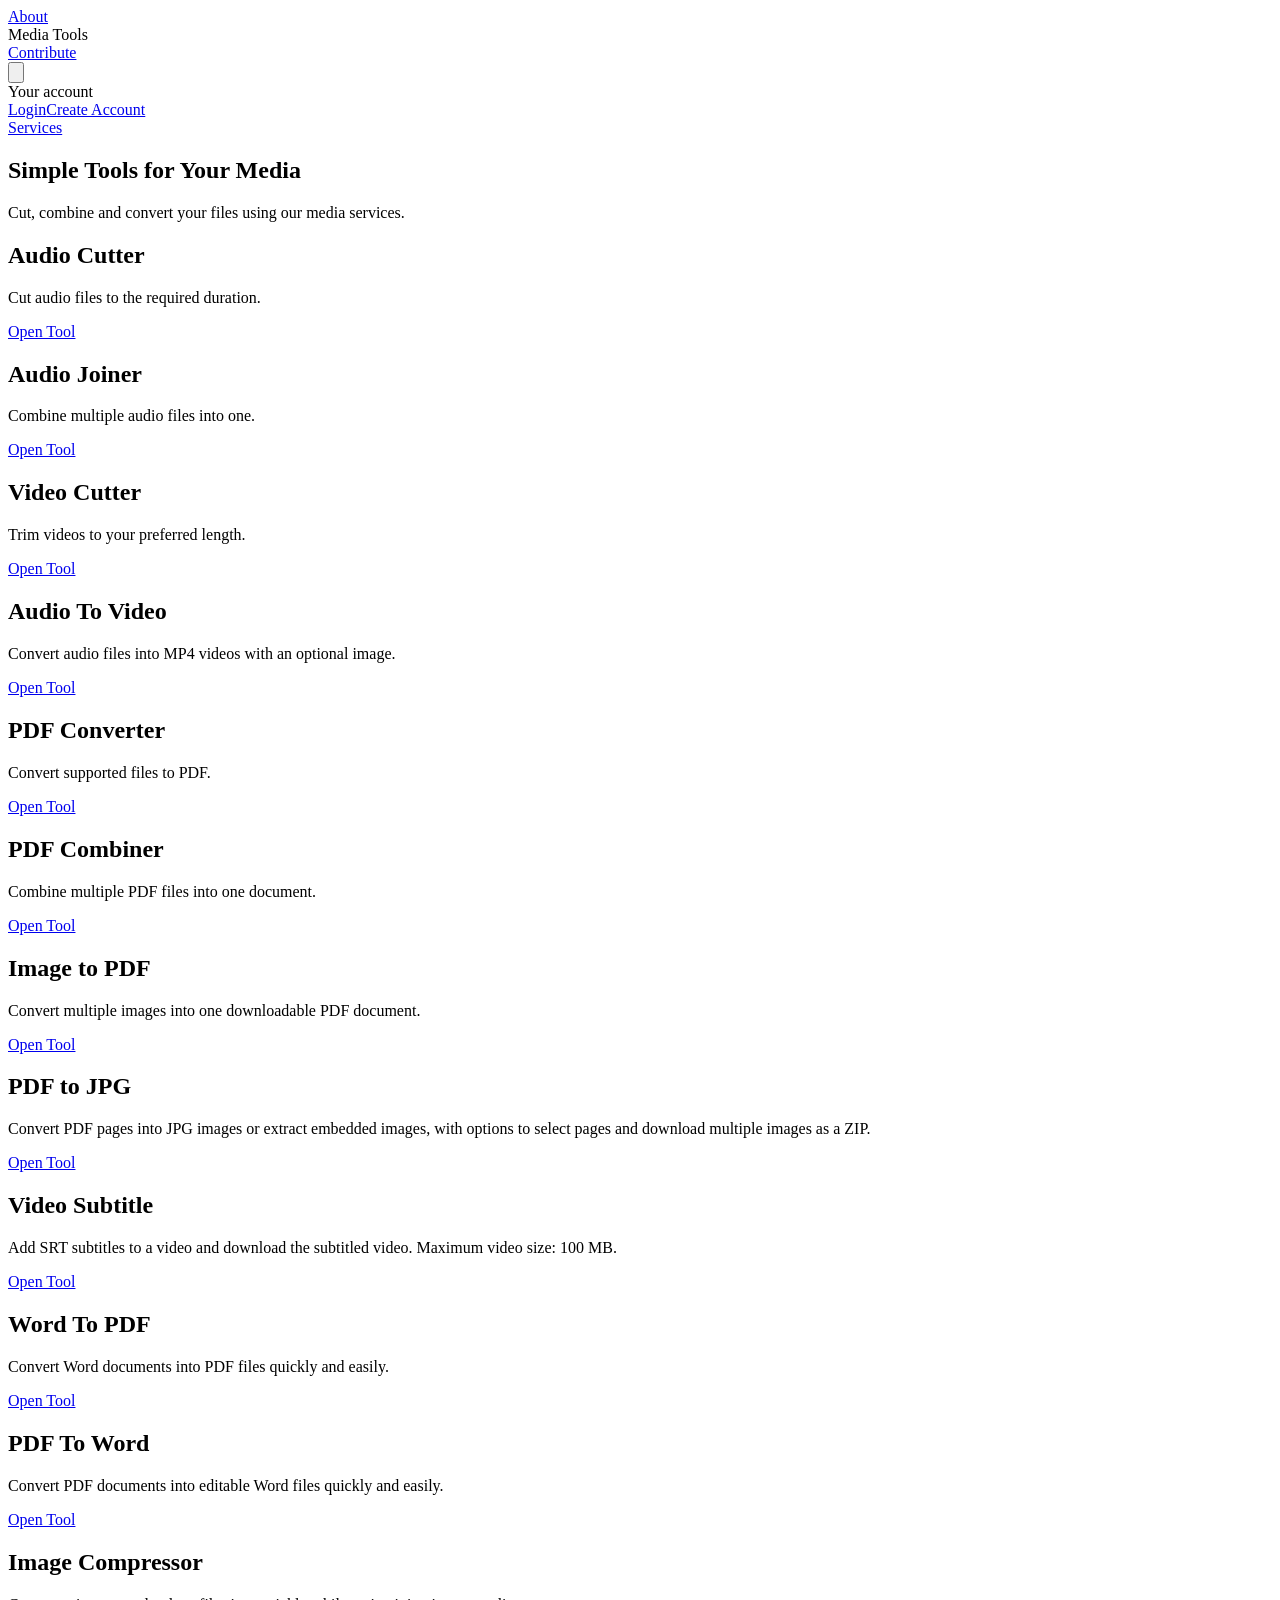
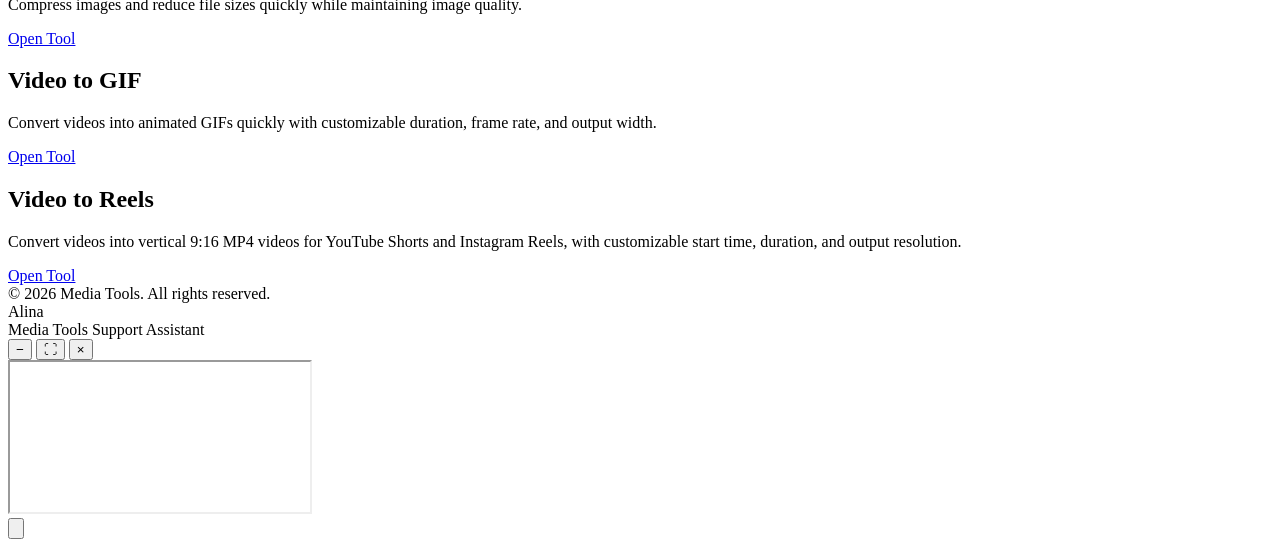
==== commit 44020285: "Update index.html" ====
--- a/gateway/static/index.html
+++ b/gateway/static/index.html
@@ -6,14 +6,11 @@
     <meta name="theme-color" content="#111827" />
     <title>Media Tools</title>
     <link rel="stylesheet" href="/static/style.css" />
-
-    <style>
-  
-    </style>
   </head>
 
   <body>
     <header>
+      <a href="/about/" class="about-button">About</a>
       <div class="brand">Media Tools</div>
 
       <div class="header-actions">
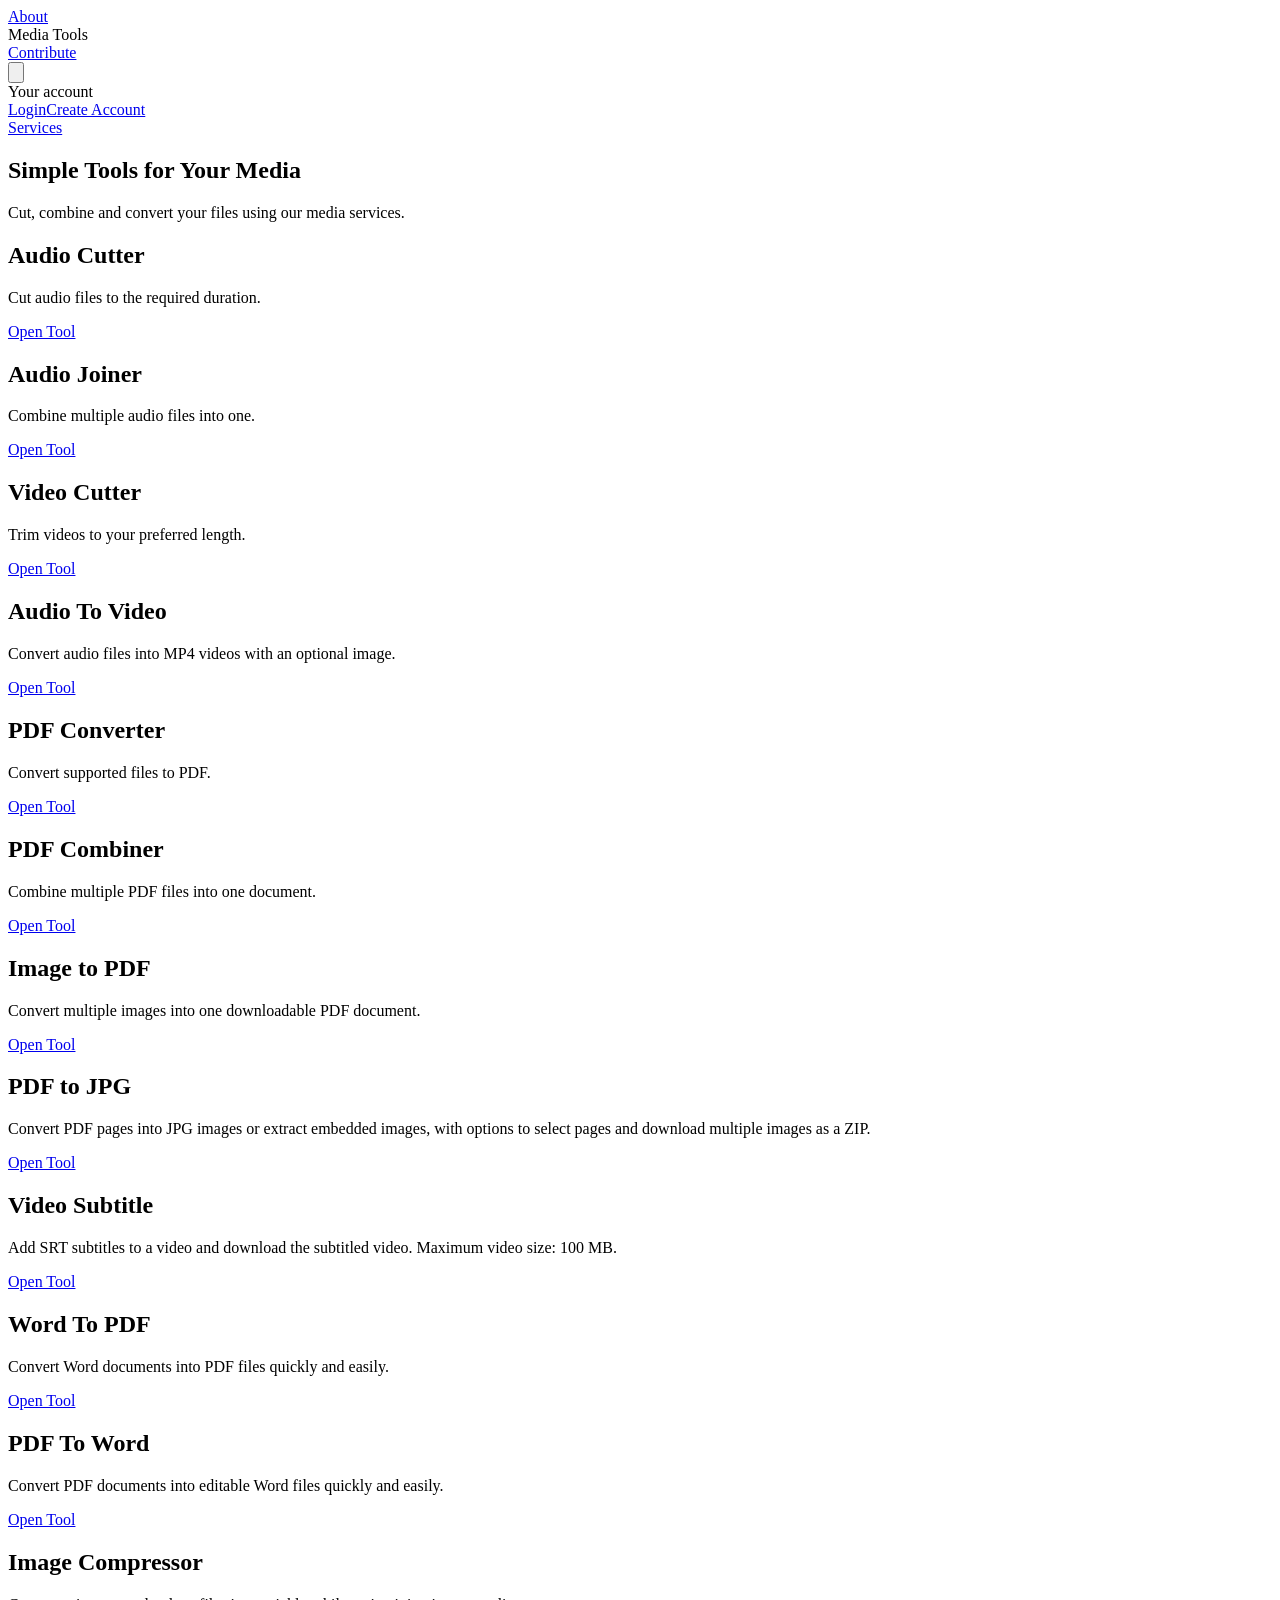
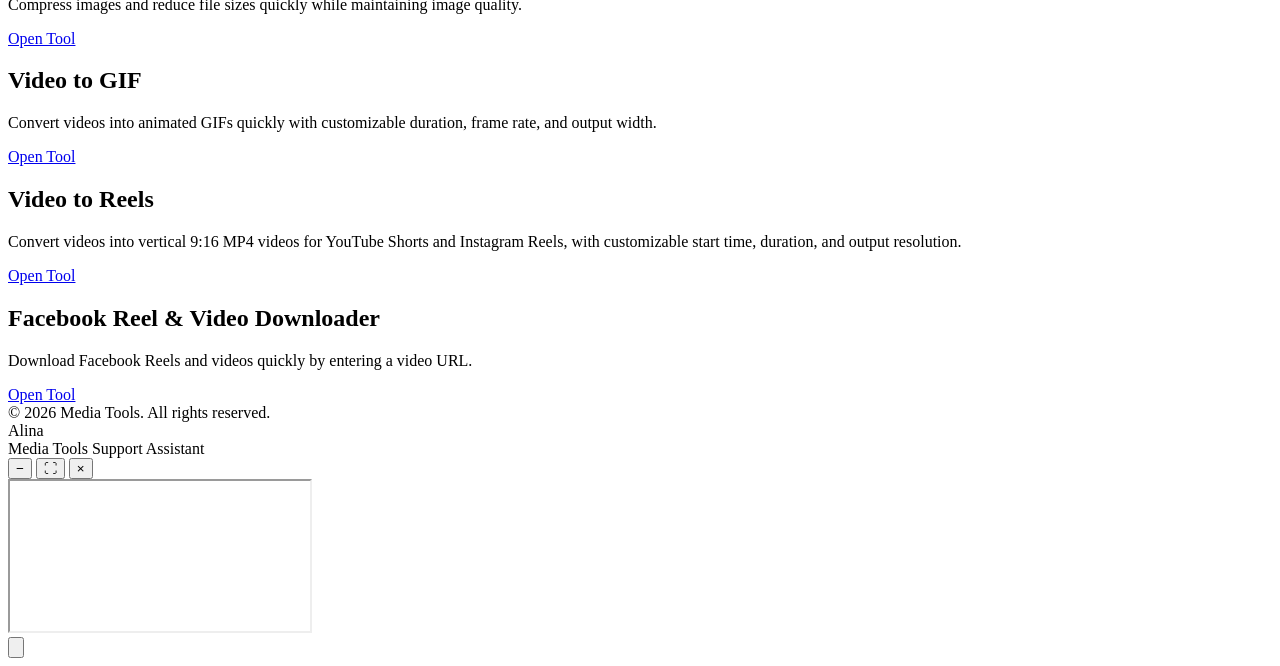
==== commit 38b26b10: "Update index.html" ====
--- a/gateway/static/index.html
+++ b/gateway/static/index.html
@@ -159,6 +159,13 @@
           </p>
           <a class="button" href="/video-to-reels/">Open Tool</a>
         </article>
+          <article class="tool">
+          <h2>Facebook Reel & Video Downloader</h2>
+          <p>
+            Download Facebook Reels and videos quickly by entering a video URL.
+          </p>
+          <a class="button" href="/facebook-downloader/">Open Tool</a>
+        </article>
       </section>
     </main>
 
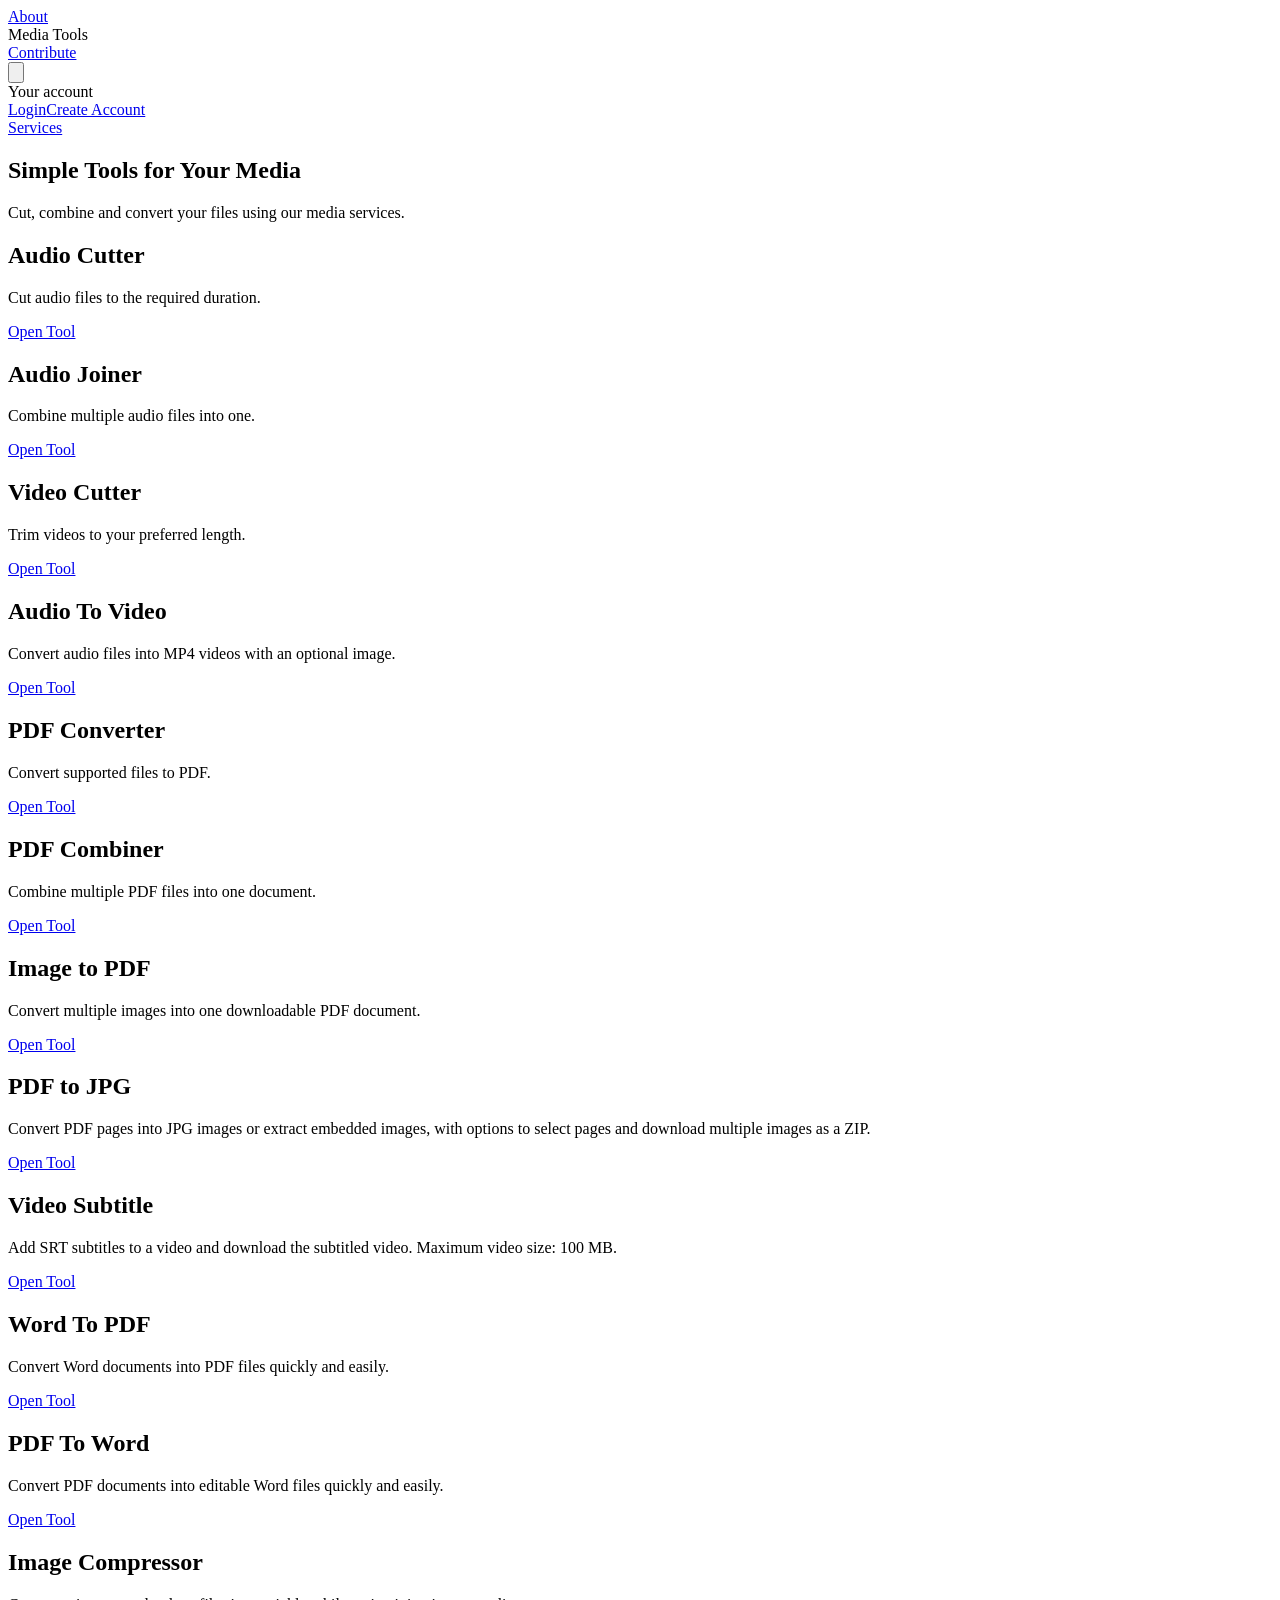
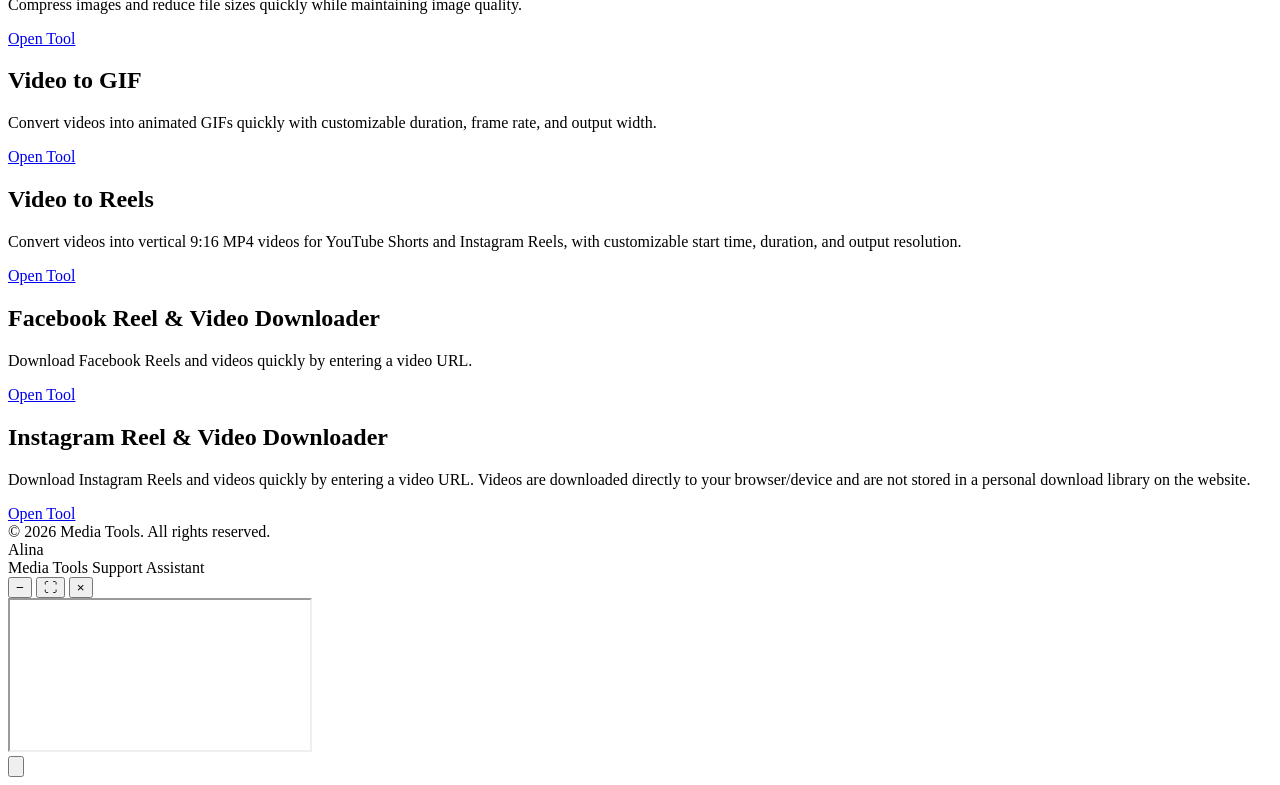
==== commit 2435c67d: "Update index.html" ====
--- a/gateway/static/index.html
+++ b/gateway/static/index.html
@@ -159,12 +159,21 @@
           </p>
           <a class="button" href="/video-to-reels/">Open Tool</a>
         </article>
-          <article class="tool">
+                <article class="tool">
           <h2>Facebook Reel & Video Downloader</h2>
           <p>
             Download Facebook Reels and videos quickly by entering a video URL.
           </p>
           <a class="button" href="/facebook-downloader/">Open Tool</a>
+        </article>
+                <article class="tool">
+          <h2>Instagram Reel & Video Downloader</h2>
+          <p>
+            Download Instagram Reels and videos quickly by entering a video URL.
+            Videos are downloaded directly to your browser/device and are not
+            stored in a personal download library on the website.
+          </p>
+          <a class="button" href="/instagram-downloader/">Open Tool</a>
         </article>
       </section>
     </main>
